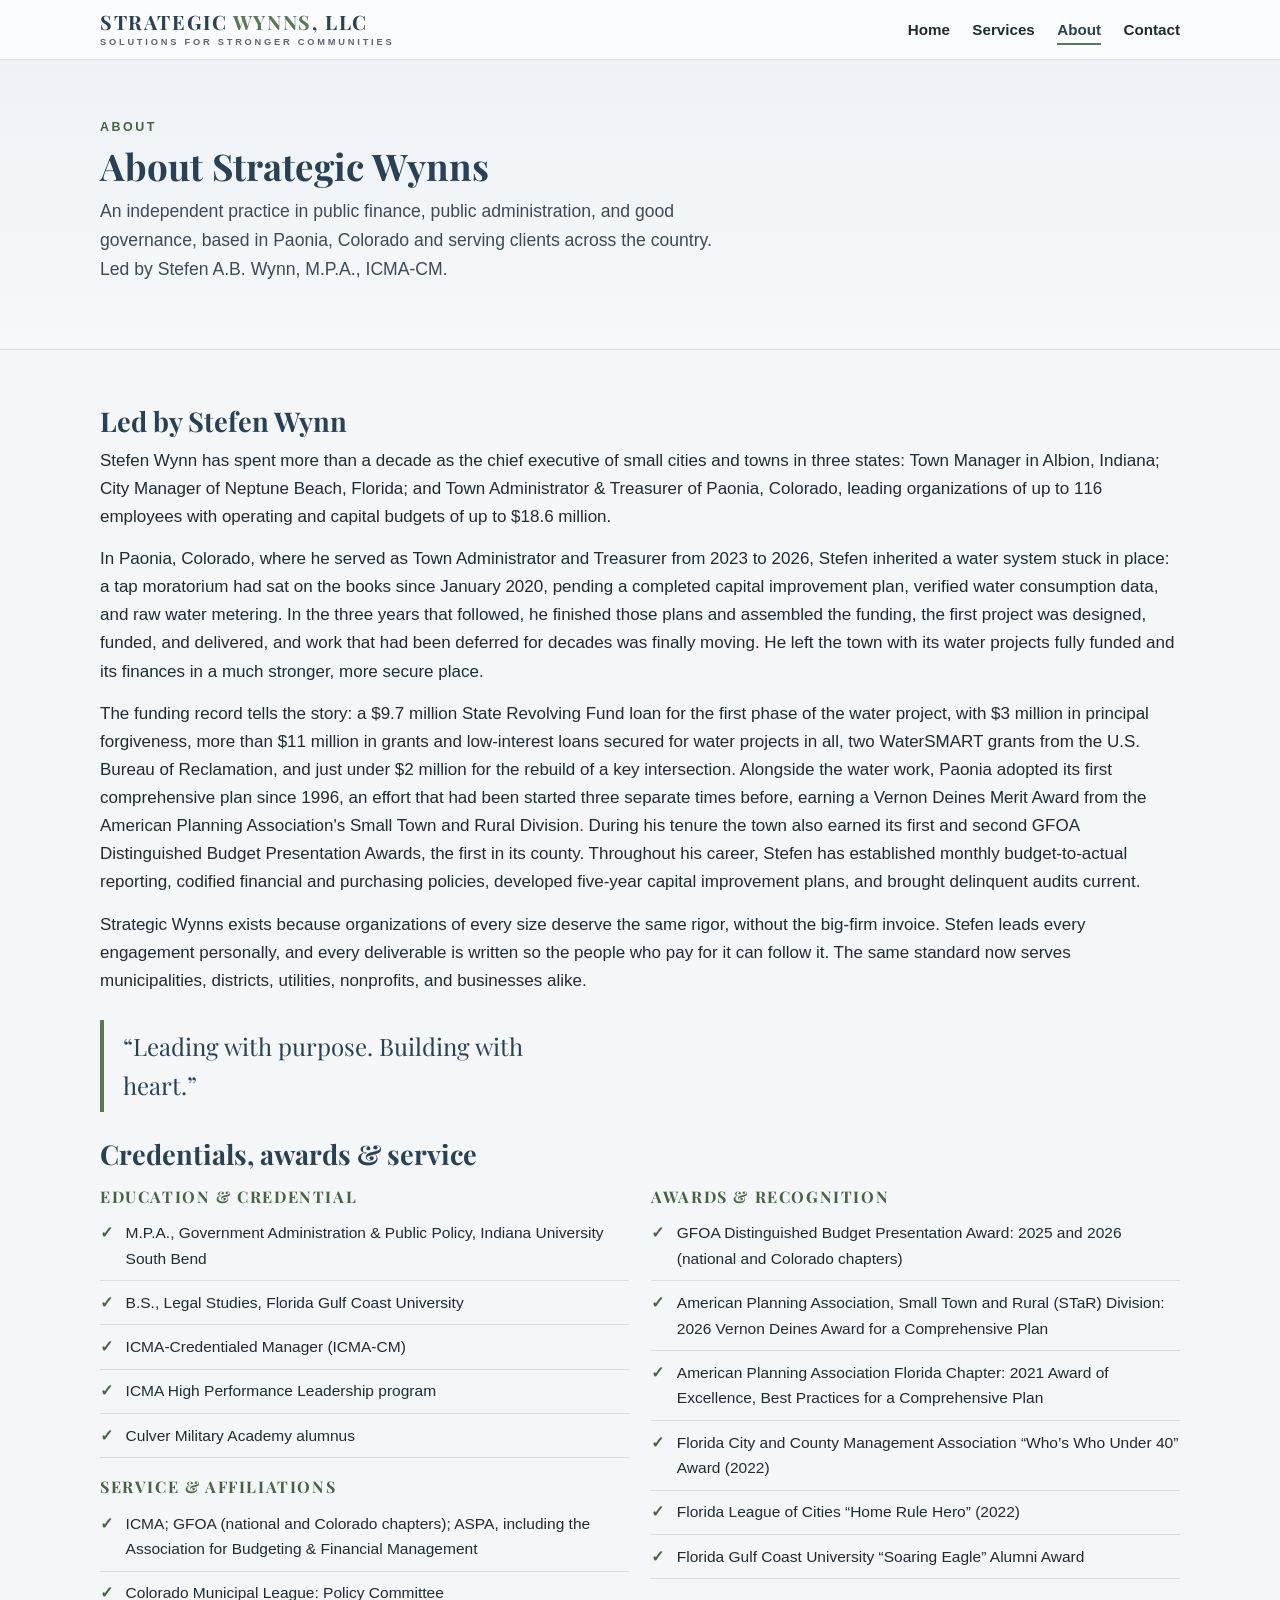
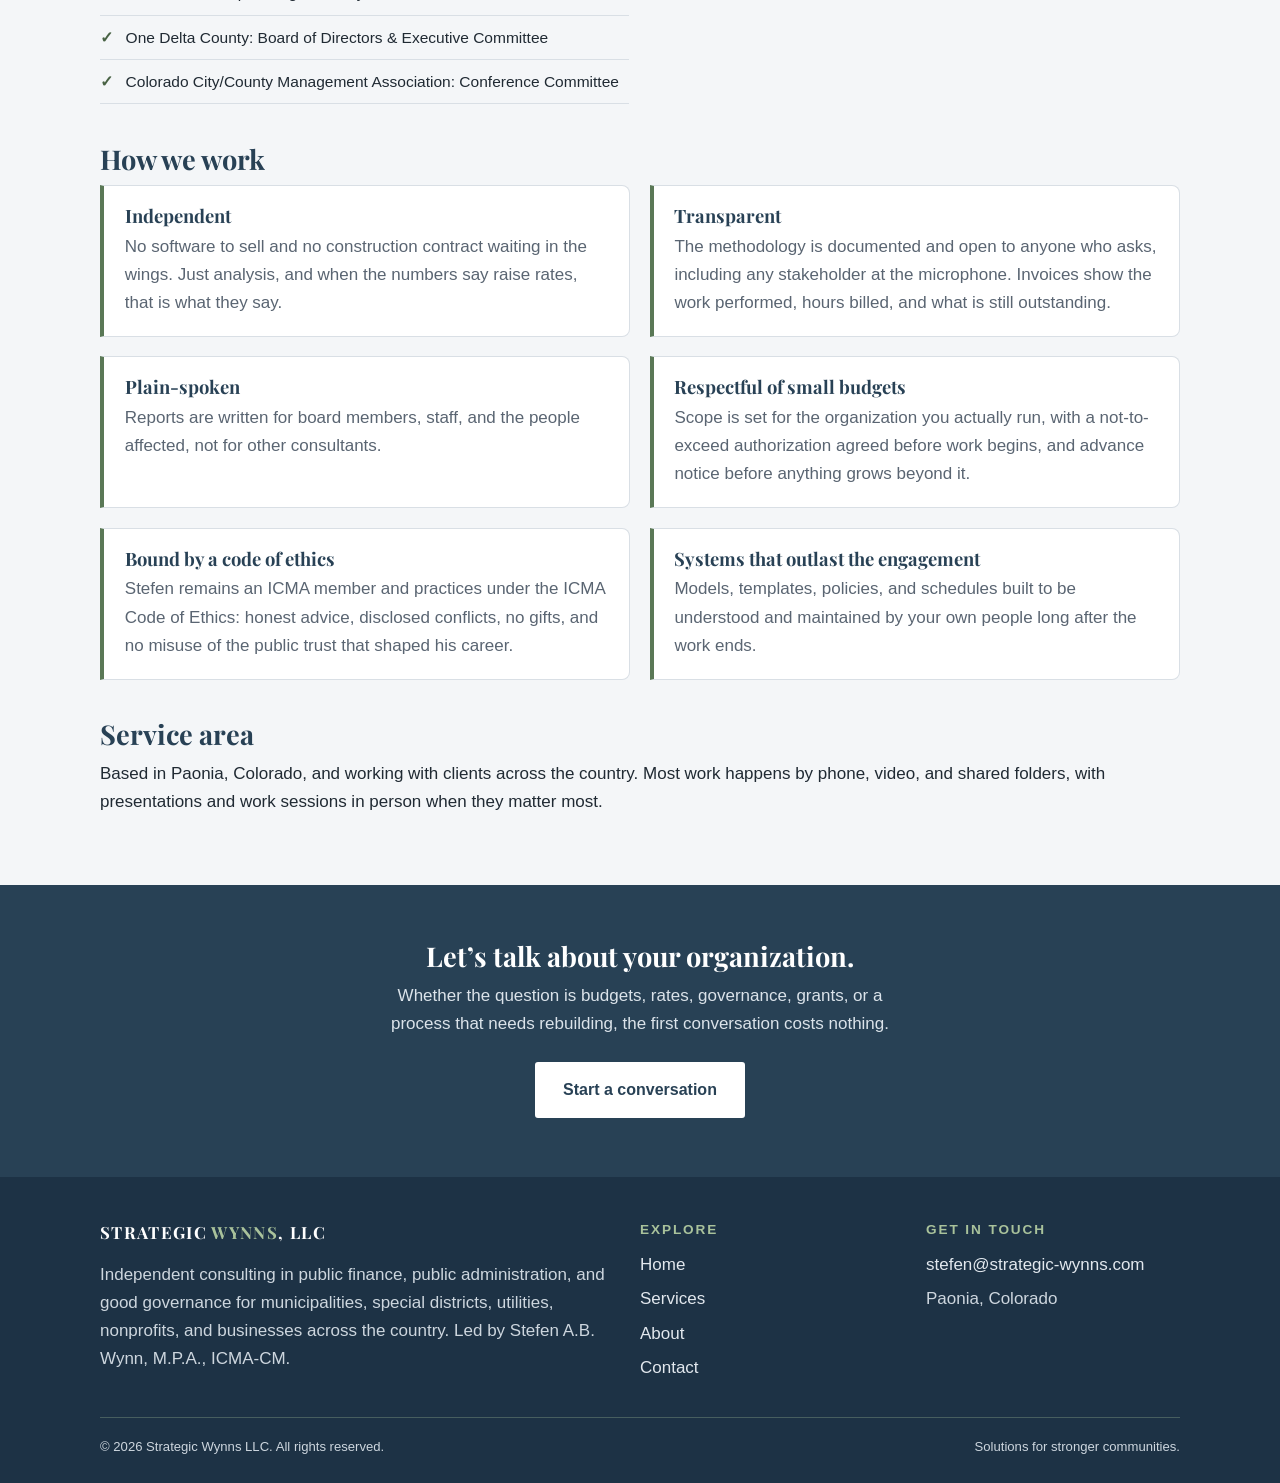
==== strategic-wynns-site/about.html @ 076645e5 "Add files via upload" ====
<!DOCTYPE html>
<html lang="en">
<head>
<meta charset="utf-8">
<meta name="viewport" content="width=device-width, initial-scale=1">
<title>About | Strategic Wynns LLC | Stefen A.B. Wynn, M.P.A., ICMA-CM</title>
<meta name="description" content="About Strategic Wynns LLC: an independent practice in public finance, public administration, and good governance, led by Stefen A.B. Wynn, M.P.A., ICMA-Credentialed Manager, with more than a decade leading organizations in three states.">
<meta name="robots" content="index,follow">
<meta name="theme-color" content="#284155">
<meta property="og:title" content="About | Strategic Wynns LLC | Stefen A.B. Wynn, M.P.A., ICMA-CM">
<meta property="og:description" content="About Strategic Wynns LLC: an independent practice in public finance, public administration, and good governance, led by Stefen A.B. Wynn, M.P.A., ICMA-Credentialed Manager, with more than a decade leading organizations in three states.">
<meta property="og:url" content="https://strategic-wynns.com/about.html">
<meta property="og:image" content="https://strategic-wynns.com/assets/cover-top.jpg">
<link rel="canonical" href="https://strategic-wynns.com/about.html">
<link rel="preconnect" href="https://fonts.googleapis.com">
<link rel="preconnect" href="https://fonts.gstatic.com" crossorigin>
<link href="https://fonts.googleapis.com/css2?family=Playfair+Display:wght@600;700;800&display=swap" rel="stylesheet">
<link rel="icon" type="image/png" href="assets/favicon.png">
<link rel="stylesheet" href="assets/styles.css">
</head>
<body>

<a class="skip" href="#main">Skip to content</a>
<header>
  <div class="container nav">
    <a class="brand" href="index.html">
      <span class="wordmark">STRATEGIC <span class="g">WYNNS</span>, LLC<span class="sub">Solutions for Stronger Communities</span></span>
    </a>
    <nav aria-label="Main"><ul><li><a href="index.html">Home</a></li><li><a href="services.html">Services</a></li><li><a href="about.html" aria-current="page">About</a></li><li><a href="contact.html">Contact</a></li></ul></nav>
  </div>
</header>

<main id="main">

<section class="page-head">
  <div class="container">
    <span class="eyebrow">About</span>
    <h1>About Strategic Wynns</h1>
    <p class="lead">An independent practice in public finance, public administration, and good
    governance, based in Paonia, Colorado and serving clients across the country. Led by
    Stefen A.B. Wynn, M.P.A., ICMA-CM.</p>
  </div>
</section>

<section>
  <div class="container">
    <h2>Led by Stefen Wynn</h2>
    <p>Stefen Wynn has spent more than a decade as the chief executive of small cities and
    towns in three states: Town Manager in Albion, Indiana; City Manager of Neptune Beach,
    Florida; and Town Administrator &amp; Treasurer of Paonia, Colorado, leading organizations
    of up to 116 employees with operating and capital budgets of up to $18.6 million.</p>
    <p><p>In Paonia, Colorado, where he served as Town Administrator and Treasurer from 2023 to
    2026, Stefen inherited a water system stuck in place: a tap moratorium had sat on the books
    since January 2020, pending a completed capital improvement plan, verified water
    consumption data, and raw water metering. In the three years that followed, he finished
    those plans and assembled the funding, the first project was designed, funded, and
    delivered, and work that had been deferred for decades was finally moving. He left the town
    with its water projects fully funded and its finances in a much stronger,
    more secure place.</p>
    <p>The funding record tells the story: a $9.7 million State Revolving Fund loan for the
    first phase of the water project, with $3 million in principal forgiveness, more than
    $11 million in grants and low-interest loans secured for water projects in all, two WaterSMART grants from the U.S. Bureau of Reclamation, and just under $2 million
    for the rebuild of a key intersection. Alongside the water work, Paonia adopted its first
    comprehensive plan since 1996, an effort that had been started three separate times before,
    earning a Vernon Deines Merit Award from the American Planning Association's Small Town and
    Rural Division. During his tenure the town also earned its first and second GFOA
    Distinguished Budget Presentation Awards, the first in its county. Throughout his career,
    Stefen has established monthly budget-to-actual reporting, codified financial and
    purchasing policies, developed five-year capital improvement plans, and brought delinquent
    audits current.</p>
    <p>Strategic Wynns exists because organizations of every size deserve the same rigor,
    without the big-firm invoice. Stefen leads every engagement personally, and every
    deliverable is written so the people who pay for it can follow it. The same standard now
    serves municipalities, districts, utilities, nonprofits, and businesses alike.</p>

    <blockquote class="pull">&ldquo;Leading with purpose. Building with heart.&rdquo;</blockquote>

    <h2>Credentials, awards &amp; service</h2>
    <div class="cred-grid">
      <div>
        <h3>Education &amp; credential</h3>
        <ul>
          <li>M.P.A., Government Administration &amp; Public Policy, Indiana University South Bend</li>
          <li>B.S., Legal Studies, Florida Gulf Coast University</li>
          <li>ICMA-Credentialed Manager (ICMA-CM)</li>
          <li>ICMA High Performance Leadership program</li>
          <li>Culver Military Academy alumnus</li>
        </ul>
        <h3 style="margin-top:1.2rem">Service &amp; affiliations</h3>
        <ul>
          <li>ICMA; GFOA (national and Colorado chapters); ASPA, including the Association for Budgeting &amp; Financial Management</li>
          <li>Colorado Municipal League: Policy Committee</li>
          <li>One Delta County: Board of Directors &amp; Executive Committee</li>
          <li>Colorado City/County Management Association: Conference Committee</li>
        </ul>
      </div>
      <div>
        <h3>Awards &amp; recognition</h3>
        <ul>
          <li>GFOA Distinguished Budget Presentation Award: 2025 and 2026 (national and Colorado chapters)</li>
          <li>American Planning Association, Small Town and Rural (STaR) Division: 2026 Vernon Deines Award for a Comprehensive Plan</li>
          <li>American Planning Association Florida Chapter: 2021 Award of Excellence, Best Practices for a Comprehensive Plan</li>
          <li>Florida City and County Management Association &ldquo;Who&rsquo;s Who Under 40&rdquo; Award (2022)</li>
          <li>Florida League of Cities &ldquo;Home Rule Hero&rdquo; (2022)</li>
          <li>Florida Gulf Coast University &ldquo;Soaring Eagle&rdquo; Alumni Award</li>
        </ul>
      </div>
    </div>

    <h2 style="margin-top:2.4rem">How we work</h2>
    <div class="values">
      <div class="value">
        <h3>Independent</h3>
        <p>No software to sell and no construction contract waiting in the wings. Just
        analysis, and when the numbers say raise rates, that is what they say.</p>
      </div>
      <div class="value">
        <h3>Transparent</h3>
        <p>The methodology is documented and open to anyone who asks, including any stakeholder
        at the microphone. Invoices show the work performed, hours billed, and what is still
        outstanding.</p>
      </div>
      <div class="value">
        <h3>Plain-spoken</h3>
        <p>Reports are written for board members, staff, and the people affected, not for
        other consultants.</p>
      </div>
      <div class="value">
        <h3>Respectful of small budgets</h3>
        <p>Scope is set for the organization you actually run, with a not-to-exceed
        authorization agreed before work begins, and advance notice before anything grows
        beyond it.</p>
      </div>
      <div class="value">
        <h3>Bound by a code of ethics</h3>
        <p>Stefen remains an ICMA member and practices under the ICMA Code of Ethics: honest
        advice, disclosed conflicts, no gifts, and no misuse of the public trust that shaped
        his career.</p>
      </div>
      <div class="value">
        <h3>Systems that outlast the engagement</h3>
        <p>Models, templates, policies, and schedules built to be understood and maintained by
        your own people long after the work ends.</p>
      </div>
    </div>

    <h2 style="margin-top:2.4rem">Service area</h2>
    <p>Based in Paonia, Colorado, and working with clients across the country. Most work
    happens by phone, video, and shared folders, with presentations and work sessions in
    person when they matter most.</p>
  </div>
</section>

<section class="cta">
  <div class="container">
    <h2>Let&rsquo;s talk about your organization.</h2>
    <p>Whether the question is budgets, rates, governance, grants, or a process that needs
    rebuilding, the first conversation costs nothing.</p>
    <a class="btn btn-solid" href="contact.html">Start a conversation</a>
  </div>
</section>

</main>

<footer>
  <div class="container">
    <div class="foot-grid">
      <div>
        <div class="foot-brand">
          <span class="wm">STRATEGIC <span class="g">WYNNS</span>, LLC</span>
        </div>
        <p>Independent consulting in public finance, public administration, and good
        governance for municipalities, special districts, utilities, nonprofits, and
        businesses across the country. Led by Stefen A.B. Wynn, M.P.A., ICMA-CM.</p>
      </div>
      <div>
        <h4>Explore</h4>
        <ul>
          <li><a href="index.html">Home</a></li>
          <li><a href="services.html">Services</a></li>
          <li><a href="about.html">About</a></li>
          <li><a href="contact.html">Contact</a></li>
        </ul>
      </div>
      <div>
        <h4>Get in touch</h4>
        <ul>
          <li><a href="mailto:stefen@strategic-wynns.com">stefen@strategic-wynns.com</a></li>
          <li>Paonia, Colorado</li>
        </ul>
      </div>
    </div>
    <div class="fineprint">
      <span>&copy; 2026 Strategic Wynns LLC. All rights reserved.</span>
      <span>Solutions for stronger communities.</span>
    </div>
  </div>
</footer>

</body>
</html>
---- strategic-wynns-site/assets/styles.css ----
/* ============================================================
   Strategic Wynns LLC — styles.css (v1.5)
   Colors SAMPLED from the actual cover artwork in the proposal
   PDF (p.10 full-page image): slate #284155, green #5a7856,
   deep green #507050. All brand values live in this :root block.
   ============================================================ */
:root{
  --slate:#284155;        /* monogram / wordmark / headings (sampled) */
  --slate-dark:#1d3245;   /* footer, dark bands */
  --slate-mid:#3a5570;    /* hover */
  --slate-tint:#e8edf3;   /* pale slate fill */
  --green:#5a7856;        /* WYNNS / swoosh green (sampled) */
  --green-deep:#486244;   /* small green text — AA on white */
  --green-soft:#e9efe4;   /* pale sage bands */
  --green-line:#c8d4c2;
  --paper:#f4f6f8;        /* page ground (sky-tinted neutral) */
  --card:#ffffff;
  --ink:#202a33;
  --muted:#5a6572;
  --line:#d9dfe5;
  --serif:'Playfair Display',Georgia,'Times New Roman',serif;
  --sans:-apple-system,BlinkMacSystemFont,"Segoe UI",Roboto,Helvetica,Arial,sans-serif;
}
*{box-sizing:border-box;margin:0;padding:0}
html{scroll-behavior:smooth}
body{font-family:var(--sans);color:var(--ink);background:var(--paper);line-height:1.65;font-size:17px}
img{max-width:100%;display:block}
a{color:var(--green-deep)}
a:hover{color:var(--slate)}
h1,h2,h3{font-family:var(--serif);color:var(--slate);line-height:1.2;font-weight:700}
h1{font-size:2.4rem}
h2{font-size:1.7rem;margin-bottom:.6rem}
h3{font-size:1.15rem;margin-bottom:.35rem}
p{margin-bottom:.9rem}
.container{width:min(1080px,92%);margin:0 auto}
.skip{position:absolute;left:-9999px;top:0;background:var(--slate);color:#fff;padding:.5rem 1rem;z-index:99;font-weight:700}
.skip:focus{left:.5rem;top:.5rem}
:focus-visible{outline:3px solid var(--green);outline-offset:2px}

/* header — light, typographic wordmark (the monogram lives in the cover art + favicon) */
header{background:#fbfcfd;position:sticky;top:0;z-index:50;border-bottom:1px solid var(--line)}
.nav{display:flex;align-items:center;justify-content:space-between;padding:.75rem 0;gap:1rem;flex-wrap:wrap}
.brand{display:flex;align-items:center;text-decoration:none}
.wordmark{font-family:var(--serif);font-weight:700;font-size:1.24rem;letter-spacing:.08em;color:var(--slate);line-height:1.05}
.wordmark .g{color:var(--green)}
.wordmark .sub{display:block;font-family:var(--sans);font-weight:600;font-size:.58rem;letter-spacing:.3em;color:var(--muted);text-transform:uppercase;margin-top:.3rem}
nav ul{list-style:none;display:flex;gap:1.4rem;flex-wrap:wrap}
nav a{color:var(--ink);text-decoration:none;font-weight:600;font-size:.95rem;padding:.35rem 0;border-bottom:2px solid transparent}
nav a:hover{color:var(--green-deep)}
nav a[aria-current="page"]{color:var(--slate);border-bottom-color:var(--green)}

/* the actual cover art opens the home page */
.cover-hero{background:linear-gradient(180deg,#dfe7f0 0%,#edf0f4 72%,#f4f6f8 100%);padding:2.4rem 0 0;text-align:center}
.cover-hero img{width:100%;max-width:900px;height:auto;margin:0 auto;display:block;box-shadow:0 2px 18px rgba(32,42,51,.14);border-radius:4px 4px 0 0}
.cover-credit{font-size:.8rem;letter-spacing:.18em;text-transform:uppercase;color:var(--muted);padding:.7rem 0 0;background:#f4f6f8}
.intro{padding:3.2rem 0;text-align:center;background:linear-gradient(180deg,#eef2f6,#f4f6f8)}
.intro h1{font-size:2.4rem;max-width:26ch;margin:0 auto .9rem}
.intro .lead{max-width:62ch;margin:0 auto 1.5rem;color:#3d4a56;font-size:1.12rem}
.btn{display:inline-block;padding:.8rem 1.6rem;border-radius:3px;text-decoration:none;font-weight:700;font-size:1rem;transition:transform .12s ease, box-shadow .12s ease;margin:.3rem .5rem;border:2px solid var(--slate)}
.btn:active{transform:translateY(1px)}
.btn-solid{background:var(--slate);color:#fff}
.btn-solid:hover{background:var(--slate-mid);color:#fff;box-shadow:0 3px 12px rgba(29,50,69,.3)}
.btn-ghost{background:transparent;color:var(--slate)}
.btn-ghost:hover{background:var(--slate-tint);color:var(--slate)}

section{padding:3.4rem 0}
.sec-head{max-width:66ch;margin-bottom:1.6rem}
.kicker{color:var(--green-deep);text-transform:uppercase;letter-spacing:.18em;font-size:.75rem;font-weight:700;display:block;margin-bottom:.4rem}
.cards{display:grid;grid-template-columns:repeat(2,1fr);gap:1.2rem}
.card{background:var(--card);border:1px solid var(--line);border-radius:8px;padding:1.5rem 1.4rem;box-shadow:0 1px 3px rgba(29,50,69,.07);display:flex;flex-direction:column}
.card p{color:var(--muted);flex:1}
.card .icon{width:44px;height:44px;border-radius:8px;background:var(--slate);color:#fff;display:flex;align-items:center;justify-content:center;font-family:var(--serif);font-size:1.25rem;font-weight:700;margin-bottom:.9rem}
.more{font-weight:700;text-decoration:none;font-size:.95rem}
.more::after{content:" \2192"}
.more:hover{color:var(--green)}

.values{display:grid;grid-template-columns:1fr 1fr;gap:1.2rem}
.value{background:var(--card);border-left:4px solid var(--green);border-radius:0 8px 8px 0;padding:1.2rem 1.3rem;border-top:1px solid var(--line);border-right:1px solid var(--line);border-bottom:1px solid var(--line)}
.value p{color:var(--muted);margin:0}

.band{background:var(--green-soft);border-top:1px solid var(--green-line);border-bottom:1px solid var(--green-line)}
.band h2{color:var(--slate)}
.band .kicker{color:var(--green-deep)}
.work-line{font-family:var(--serif);font-size:1.35rem;color:var(--slate);margin-bottom:.5rem}
.band p{color:#3f4a41;max-width:70ch}

.steps{list-style:none;counter-reset:step;display:grid;grid-template-columns:1fr 1fr;gap:1.1rem}
.steps li{counter-increment:step;background:var(--card);border:1px solid var(--line);border-radius:8px;padding:1.3rem 1.3rem 1.1rem 3.6rem;position:relative}
.steps li::before{content:counter(step);position:absolute;left:1rem;top:1.15rem;width:1.9rem;height:1.9rem;border-radius:50%;background:var(--slate);color:#fff;font-family:var(--serif);font-weight:700;display:flex;align-items:center;justify-content:center}
.steps li p{color:var(--muted);margin:0}
.steps h3{color:var(--slate)}

.svc{background:var(--card);border:1px solid var(--line);border-radius:8px;padding:1.7rem 1.6rem;margin-bottom:1.4rem}
.svc .tag{display:inline-block;background:var(--slate);color:#fff;border-radius:4px;font-size:.72rem;font-weight:700;letter-spacing:.12em;text-transform:uppercase;padding:.25rem .6rem;margin-bottom:.7rem}
.svc ul{margin:.6rem 0 0 1.1rem}
.svc li{margin-bottom:.45rem;color:var(--ink)}
.svc li b{color:var(--slate)}

.note{background:var(--green-soft);border:1px solid var(--green);border-radius:8px;padding:1.1rem 1.4rem;font-size:.98rem;color:#2f3d2c}
.note b{color:#1f2b1d}

.pull{font-family:var(--serif);font-size:1.5rem;color:var(--slate);border-left:4px solid var(--green);padding:.4rem 0 .4rem 1.2rem;margin:1.6rem 0;max-width:34ch}
.cred-grid{display:grid;grid-template-columns:1fr 1fr;gap:1.4rem;margin-top:1rem}
.cred-grid ul{list-style:none}
.cred-grid li{padding:.55rem 0 .55rem 1.6rem;position:relative;border-bottom:1px solid var(--line);font-size:.97rem}
.cred-grid li::before{content:"\2713";position:absolute;left:0;color:var(--green-deep);font-weight:700}
.cred-grid h3{color:var(--green-deep);font-size:1rem;text-transform:uppercase;letter-spacing:.1em}

.methods{display:grid;grid-template-columns:repeat(3,1fr);gap:1.2rem;margin:1.4rem 0 2.2rem}
.method{background:var(--card);border:1px solid var(--line);border-radius:8px;padding:1.2rem 1.3rem}
.method .label{font-size:.75rem;text-transform:uppercase;letter-spacing:.14em;color:var(--muted);font-weight:700}
.method .val{font-family:var(--serif);font-size:1.1rem;color:var(--slate);font-weight:700}
form{background:var(--card);border:1px solid var(--line);border-radius:8px;padding:1.6rem;max-width:640px}
.field{margin-bottom:1rem}
label{display:block;font-weight:700;font-size:.9rem;margin-bottom:.3rem;color:var(--slate)}
input[type=text],input[type=email],textarea{width:100%;padding:.65rem .8rem;border:1px solid var(--line);border-radius:4px;font-family:var(--sans);font-size:1rem;background:var(--paper)}
textarea{min-height:130px;resize:vertical}
.hint{font-size:.85rem;color:var(--muted)}
.check-list{list-style:none;margin:1rem 0}
.check-list li{padding:.4rem 0 .4rem 1.7rem;position:relative}
.check-list li::before{content:"\2713";position:absolute;left:0;color:var(--green-deep);font-weight:700}

.cta{background:var(--slate);text-align:center}
.cta h2{color:#fff}
.cta p{color:#dbe3ea;max-width:56ch;margin:0 auto 1.2rem}
.cta .btn-solid{background:#fff;color:var(--slate);border-color:#fff}
.cta .btn-solid:hover{background:var(--slate-tint);color:var(--slate)}

footer{background:var(--slate-dark);color:#cdd6de;padding:2.6rem 0 1.6rem}
.foot-grid{display:grid;grid-template-columns:2fr 1fr 1fr;gap:2rem;margin-bottom:1.8rem}
footer h4{color:#a9c29b;font-size:.85rem;text-transform:uppercase;letter-spacing:.14em;margin-bottom:.6rem}
footer ul{list-style:none}
footer li{margin-bottom:.4rem}
footer a{color:#e2e8ee;text-decoration:none}
footer a:hover{color:#fff}
.foot-brand{margin-bottom:.8rem}
.foot-brand .wm{font-family:var(--serif);color:#fff;font-weight:700;font-size:1.05rem;letter-spacing:.08em}
.foot-brand .wm .g{color:#a9c29b}
.fineprint{border-top:1px solid rgba(169,194,155,.3);padding-top:1.1rem;font-size:.82rem;display:flex;justify-content:space-between;gap:1rem;flex-wrap:wrap}

.page-head{background:linear-gradient(180deg,#eef2f6,#f6f8fa);padding:3.2rem 0;border-bottom:1px solid var(--line)}
.page-head .eyebrow{color:var(--green-deep);text-transform:uppercase;letter-spacing:.2em;font-size:.78rem;font-weight:700}
.page-head h1{color:var(--slate);font-size:2.3rem;margin:.3rem 0 .5rem}
.page-head .lead{color:#3d4a56;max-width:64ch;font-size:1.1rem}

@media (max-width:880px){
  h1{font-size:1.9rem}
  .intro h1{font-size:1.9rem}
  .cards,.values,.steps,.cred-grid,.methods{grid-template-columns:1fr}
  .foot-grid{grid-template-columns:1fr}
  section{padding:2.6rem 0}
  .pull{font-size:1.25rem}
}
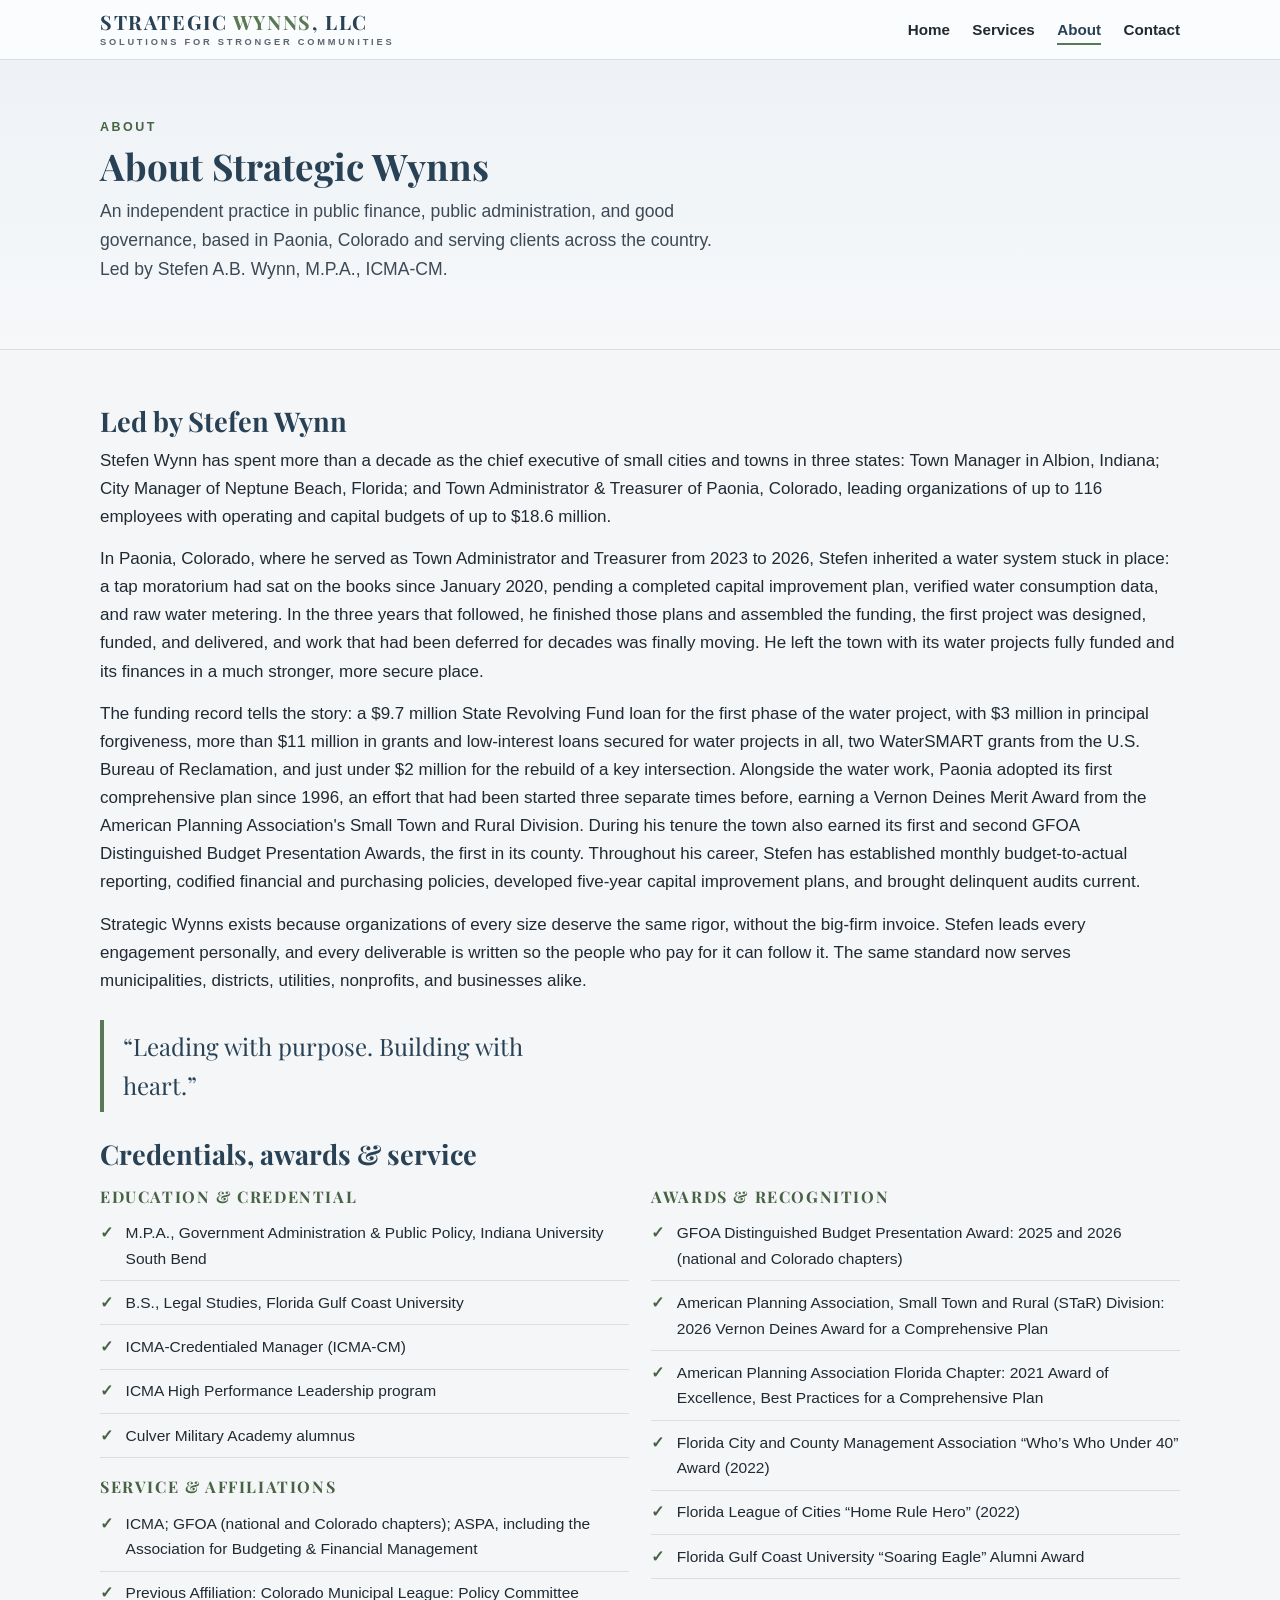
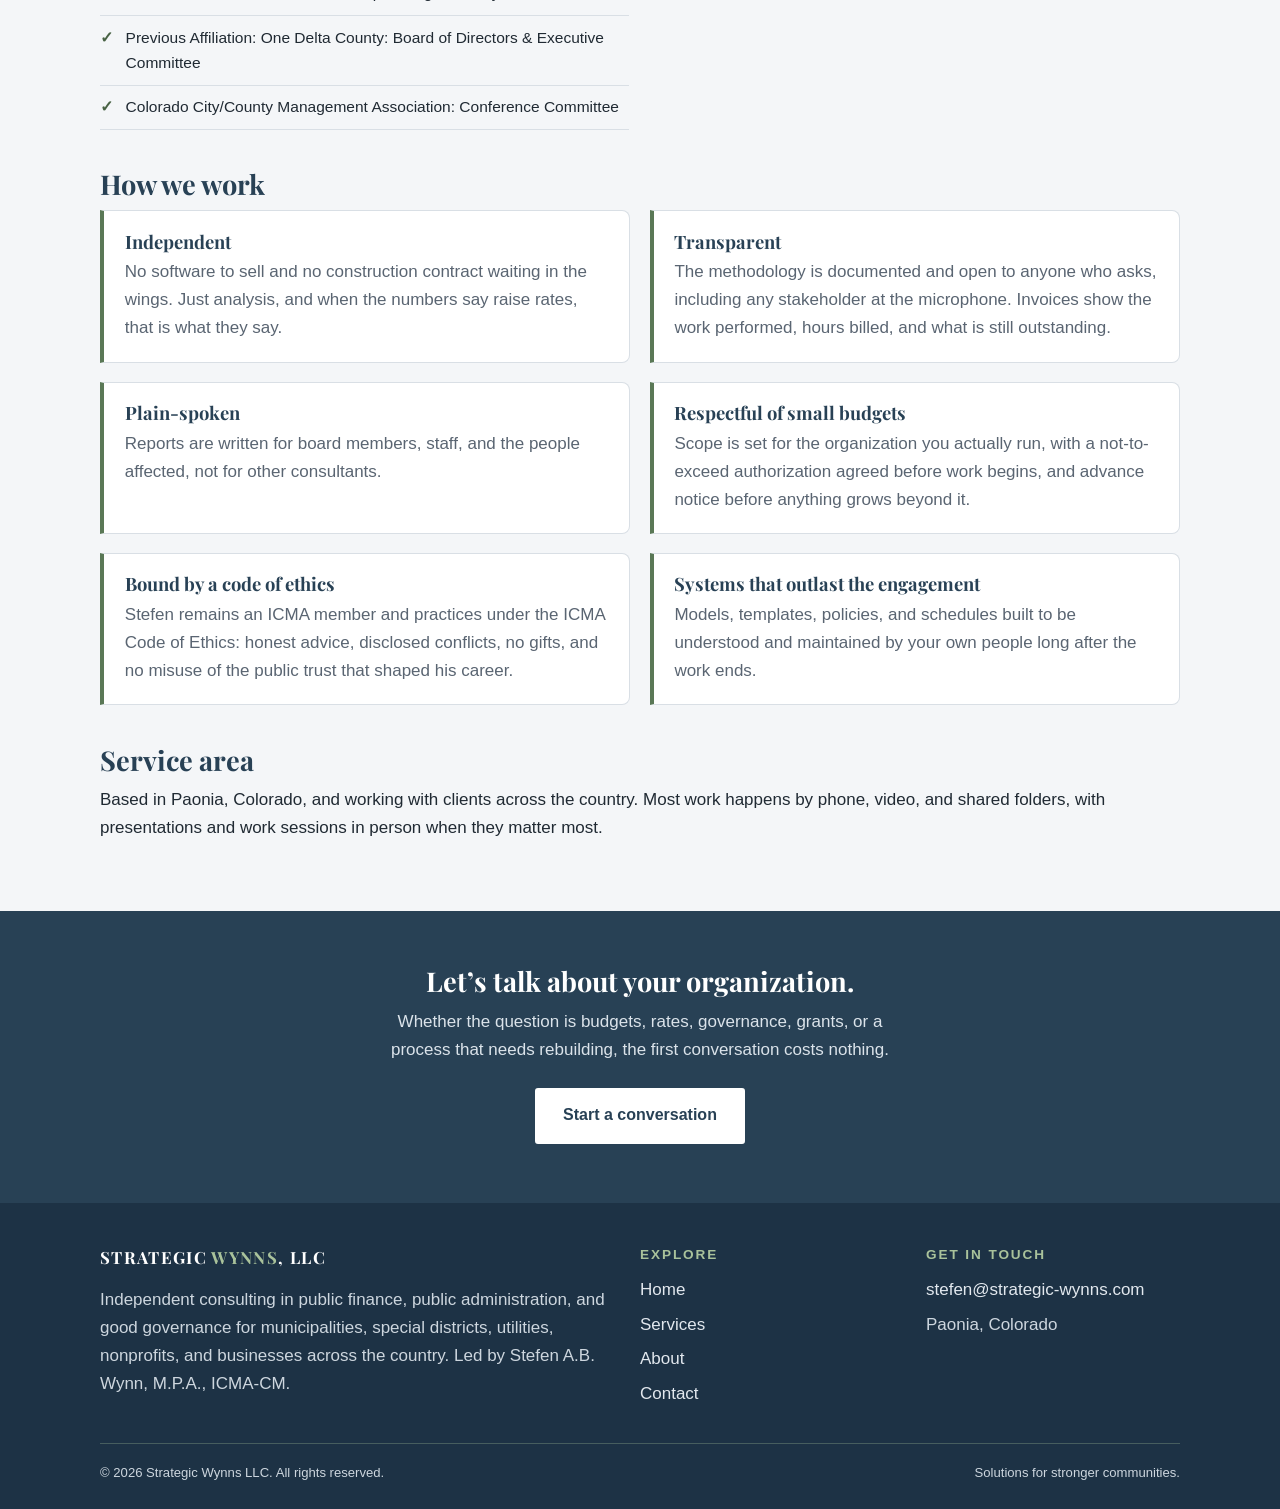
==== commit 4008dc59: "Update about.html" ====
--- a/strategic-wynns-site/about.html
+++ b/strategic-wynns-site/about.html
@@ -89,8 +89,8 @@
         <h3 style="margin-top:1.2rem">Service &amp; affiliations</h3>
         <ul>
           <li>ICMA; GFOA (national and Colorado chapters); ASPA, including the Association for Budgeting &amp; Financial Management</li>
-          <li>Colorado Municipal League: Policy Committee</li>
-          <li>One Delta County: Board of Directors &amp; Executive Committee</li>
+          <li>Previous Affiliation: Colorado Municipal League: Policy Committee</li>
+          <li>Previous Affiliation: One Delta County: Board of Directors &amp; Executive Committee</li>
           <li>Colorado City/County Management Association: Conference Committee</li>
         </ul>
       </div>
